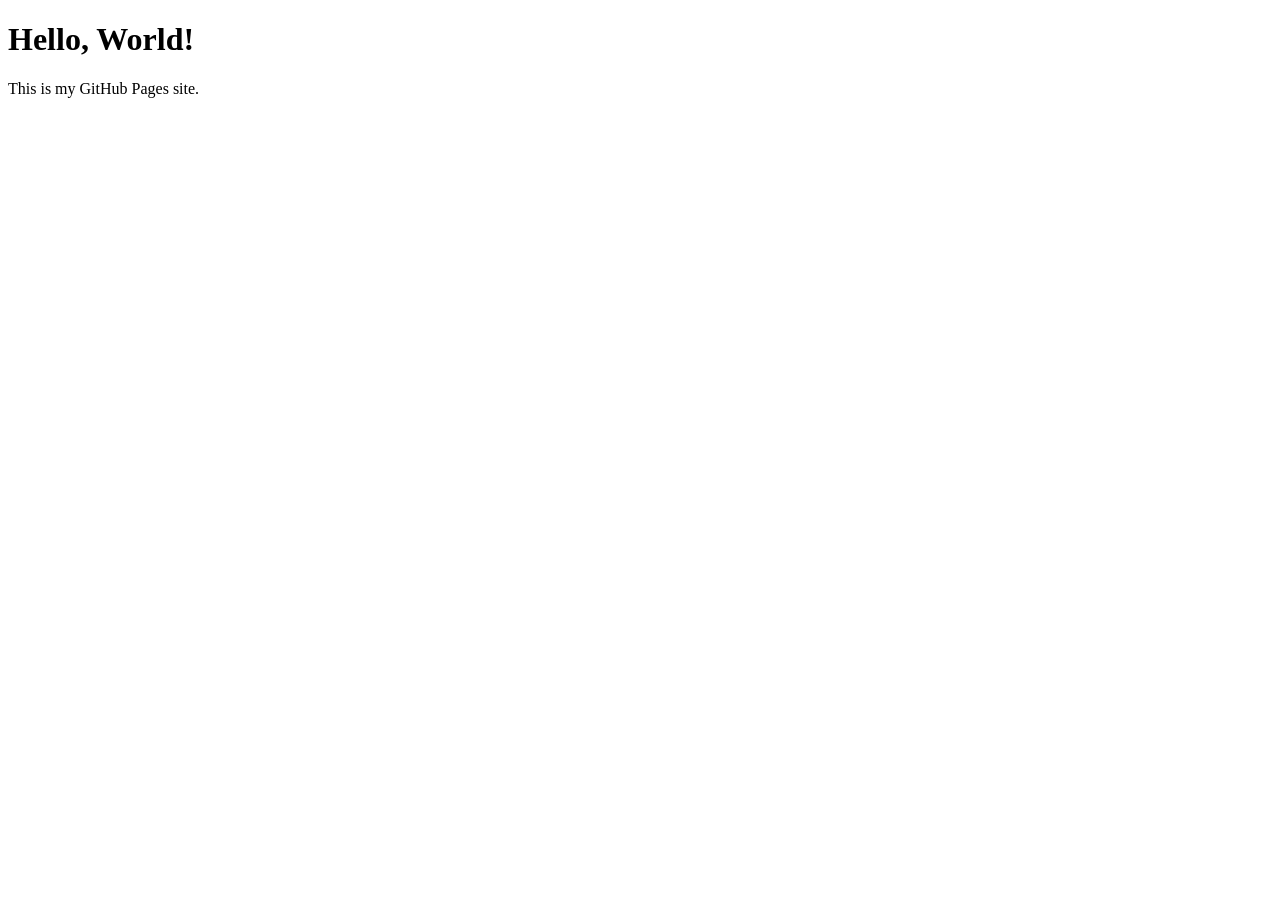
==== index.html @ 822d8b84 "Create index.html file" ====
<!DOCTYPE html>
<html lang="en">
<head>
  <meta charset="UTF-8">
  <meta name="viewport" content="width=device-width, initial-scale=1.0">
  <title>feuerjus.github.io</title>
</head>
<body>
  <h1>Hello, World!</h1>
  <p>This is my GitHub Pages site.</p>
</body>
</html>
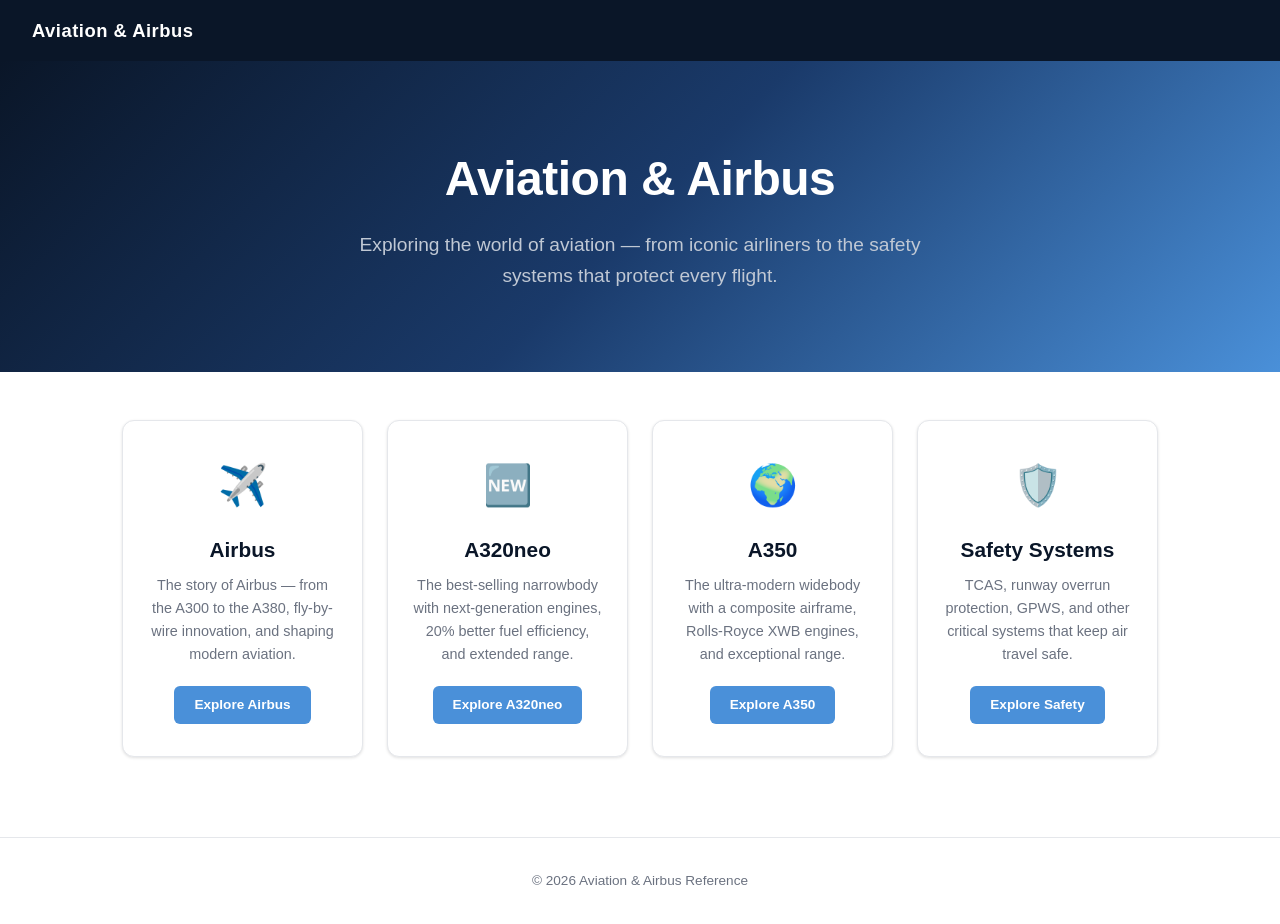
==== commit 15f88e36: "Create aviation website" ====
--- a/index.html
+++ b/index.html
@@ -3,10 +3,50 @@
 <head>
   <meta charset="UTF-8">
   <meta name="viewport" content="width=device-width, initial-scale=1.0">
-  <title>feuerjus.github.io</title>
+  <title>Aviation & Airbus</title>
+  <link rel="stylesheet" href="style.css">
 </head>
 <body>
-  <h1>Hello, World!</h1>
-  <p>This is my GitHub Pages site.</p>
+
+  <nav class="nav">
+    <span class="brand">Aviation & Airbus</span>
+  </nav>
+
+  <section class="hero">
+    <h1>Aviation & Airbus</h1>
+    <p>Exploring the world of aviation — from iconic airliners to the safety systems that protect every flight.</p>
+  </section>
+
+  <div class="card-grid">
+    <div class="card">
+      <div class="icon">✈️</div>
+      <h3>Airbus</h3>
+      <p>The story of Airbus — from the A300 to the A380, fly-by-wire innovation, and shaping modern aviation.</p>
+      <a href="airbus/" class="btn">Explore Airbus</a>
+    </div>
+    <div class="card">
+      <div class="icon">🆕</div>
+      <h3>A320neo</h3>
+      <p>The best-selling narrowbody with next-generation engines, 20% better fuel efficiency, and extended range.</p>
+      <a href="a320neo/" class="btn">Explore A320neo</a>
+    </div>
+    <div class="card">
+      <div class="icon">🌍</div>
+      <h3>A350</h3>
+      <p>The ultra-modern widebody with a composite airframe, Rolls-Royce XWB engines, and exceptional range.</p>
+      <a href="a350/" class="btn">Explore A350</a>
+    </div>
+    <div class="card">
+      <div class="icon">🛡️</div>
+      <h3>Safety Systems</h3>
+      <p>TCAS, runway overrun protection, GPWS, and other critical systems that keep air travel safe.</p>
+      <a href="safety/" class="btn">Explore Safety</a>
+    </div>
+  </div>
+
+  <footer class="footer">
+    <p>&copy; 2026 Aviation & Airbus Reference</p>
+  </footer>
+
 </body>
 </html>
--- a/style.css
+++ b/style.css
@@ -0,0 +1,226 @@
+*, *::before, *::after {
+  margin: 0;
+  padding: 0;
+  box-sizing: border-box;
+}
+
+:root {
+  --navy: #0a1628;
+  --navy-light: #122040;
+  --sky-blue: #4a90d9;
+  --sky-light: #e8f0fe;
+  --silver: #c0c8d4;
+  --white: #ffffff;
+  --gray: #6b7280;
+  --gray-light: #f3f4f6;
+  --shadow-sm: 0 1px 3px rgba(0,0,0,0.12);
+  --shadow-md: 0 4px 12px rgba(0,0,0,0.15);
+  --shadow-lg: 0 8px 30px rgba(0,0,0,0.2);
+  --radius: 12px;
+}
+
+html {
+  scroll-behavior: smooth;
+}
+
+body {
+  font-family: -apple-system, BlinkMacSystemFont, "Segoe UI", Roboto, "Helvetica Neue", Arial, sans-serif;
+  color: var(--navy);
+  background: var(--white);
+  line-height: 1.6;
+}
+
+a {
+  color: var(--sky-blue);
+  text-decoration: none;
+  transition: color 0.2s;
+}
+
+a:hover {
+  color: #357abd;
+}
+
+/* ---- Navigation ---- */
+.nav {
+  background: var(--navy);
+  padding: 1rem 2rem;
+  display: flex;
+  align-items: center;
+  gap: 1rem;
+}
+
+.nav a {
+  color: var(--silver);
+  font-weight: 500;
+  font-size: 0.95rem;
+}
+
+.nav a:hover {
+  color: var(--white);
+}
+
+.nav .brand {
+  color: var(--white);
+  font-weight: 700;
+  font-size: 1.15rem;
+  letter-spacing: 0.5px;
+}
+
+.nav .back-link {
+  margin-left: auto;
+  padding: 0.4rem 1rem;
+  border: 1px solid var(--silver);
+  border-radius: 6px;
+  font-size: 0.85rem;
+}
+
+.nav .back-link:hover {
+  border-color: var(--white);
+  color: var(--white);
+}
+
+/* ---- Hero ---- */
+.hero {
+  background: linear-gradient(135deg, var(--navy) 0%, #1a3a6a 50%, var(--sky-blue) 100%);
+  color: var(--white);
+  text-align: center;
+  padding: 5rem 2rem;
+}
+
+.hero h1 {
+  font-size: 3rem;
+  font-weight: 800;
+  letter-spacing: -0.5px;
+  margin-bottom: 0.75rem;
+}
+
+.hero p {
+  font-size: 1.2rem;
+  color: var(--silver);
+  max-width: 600px;
+  margin: 0 auto;
+}
+
+.hero-sub {
+  font-size: 0.95rem;
+  color: rgba(255,255,255,0.7);
+  margin-top: 0.5rem;
+}
+
+/* ---- Section ---- */
+.section {
+  max-width: 960px;
+  margin: 0 auto;
+  padding: 3rem 2rem;
+}
+
+.section h2 {
+  font-size: 1.8rem;
+  margin-bottom: 1.5rem;
+  border-bottom: 3px solid var(--sky-blue);
+  padding-bottom: 0.5rem;
+  display: inline-block;
+}
+
+.section h3 {
+  font-size: 1.25rem;
+  margin: 1.5rem 0 0.5rem;
+  color: var(--navy-light);
+}
+
+.section p {
+  color: #374151;
+  margin-bottom: 1rem;
+}
+
+.section ul {
+  list-style: disc;
+  padding-left: 1.5rem;
+  margin-bottom: 1rem;
+}
+
+.section ul li {
+  margin-bottom: 0.4rem;
+  color: #374151;
+}
+
+/* ---- Cards (main page) ---- */
+.card-grid {
+  max-width: 1100px;
+  margin: 0 auto;
+  padding: 3rem 2rem;
+  display: grid;
+  grid-template-columns: repeat(auto-fit, minmax(240px, 1fr));
+  gap: 1.5rem;
+}
+
+.card {
+  background: var(--white);
+  border: 1px solid #e5e7eb;
+  border-radius: var(--radius);
+  padding: 2rem 1.5rem;
+  text-align: center;
+  box-shadow: var(--shadow-sm);
+  transition: transform 0.25s, box-shadow 0.25s;
+  display: flex;
+  flex-direction: column;
+  align-items: center;
+}
+
+.card:hover {
+  transform: translateY(-6px);
+  box-shadow: var(--shadow-lg);
+  border-color: var(--sky-blue);
+}
+
+.card .icon {
+  font-size: 2.5rem;
+  margin-bottom: 1rem;
+}
+
+.card h3 {
+  font-size: 1.3rem;
+  margin-bottom: 0.5rem;
+}
+
+.card p {
+  color: var(--gray);
+  font-size: 0.9rem;
+  margin-bottom: 1.25rem;
+  flex: 1;
+}
+
+.card .btn {
+  display: inline-block;
+  padding: 0.5rem 1.25rem;
+  background: var(--sky-blue);
+  color: var(--white);
+  border-radius: 6px;
+  font-weight: 600;
+  font-size: 0.85rem;
+  transition: background 0.2s;
+}
+
+.card .btn:hover {
+  background: #357abd;
+  color: var(--white);
+}
+
+/* ---- Footer ---- */
+.footer {
+  text-align: center;
+  padding: 2rem;
+  color: var(--gray);
+  font-size: 0.85rem;
+  border-top: 1px solid #e5e7eb;
+  margin-top: 2rem;
+}
+
+/* ---- Responsive ---- */
+@media (max-width: 640px) {
+  .hero h1 { font-size: 2rem; }
+  .hero p { font-size: 1rem; }
+  .section { padding: 2rem 1.25rem; }
+  .card-grid { padding: 2rem 1.25rem; gap: 1rem; }
+  .nav { padding: 0.75rem 1rem; flex-wrap: wrap; }
+}
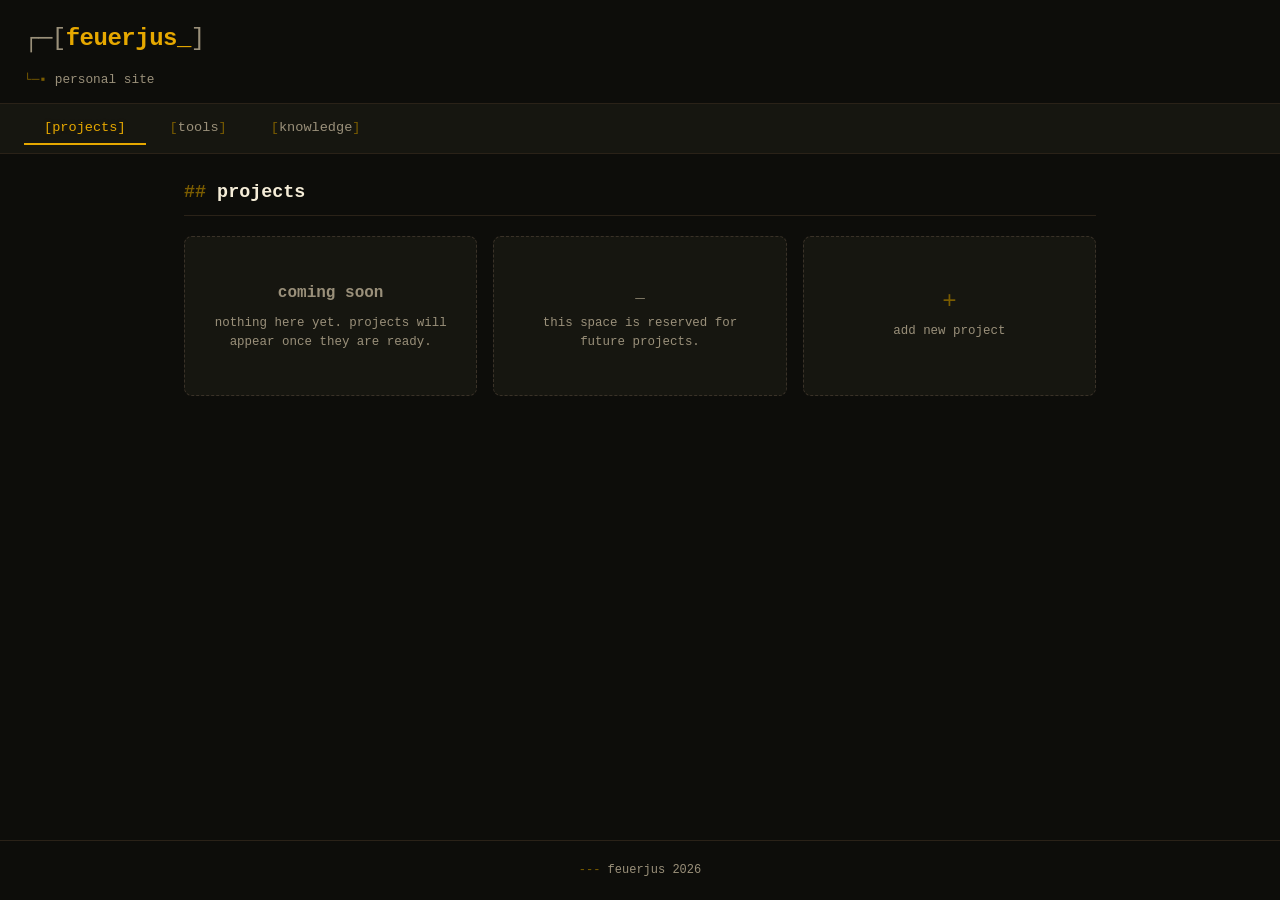
==== commit 3cbbe872: "redesign: personal site with amber terminal theme - replace aviation site with personal site (projec" ====
--- a/index.html
+++ b/index.html
@@ -3,50 +3,30 @@
 <head>
   <meta charset="UTF-8">
   <meta name="viewport" content="width=device-width, initial-scale=1.0">
-  <title>Aviation & Airbus</title>
+  <title>feuerjus</title>
   <link rel="stylesheet" href="style.css">
 </head>
 <body>
 
-  <nav class="nav">
-    <span class="brand">Aviation & Airbus</span>
+  <header class="site-header">
+    <h1 class="site-title">feuerjus<span class="cursor">_</span></h1>
+    <p class="site-sub">personal site</p>
+  </header>
+
+  <nav class="tab-nav">
+    <button class="tab-btn active" data-tab="projects">projects</button>
+    <button class="tab-btn" data-tab="tools">tools</button>
+    <button class="tab-btn" data-tab="knowledge">knowledge</button>
   </nav>
 
-  <section class="hero">
-    <h1>Aviation & Airbus</h1>
-    <p>Exploring the world of aviation — from iconic airliners to the safety systems that protect every flight.</p>
-  </section>
+  <main class="content-area" id="tab-content">
+    <p class="loading">loading...</p>
+  </main>
 
-  <div class="card-grid">
-    <div class="card">
-      <div class="icon">✈️</div>
-      <h3>Airbus</h3>
-      <p>The story of Airbus — from the A300 to the A380, fly-by-wire innovation, and shaping modern aviation.</p>
-      <a href="airbus/" class="btn">Explore Airbus</a>
-    </div>
-    <div class="card">
-      <div class="icon">🆕</div>
-      <h3>A320neo</h3>
-      <p>The best-selling narrowbody with next-generation engines, 20% better fuel efficiency, and extended range.</p>
-      <a href="a320neo/" class="btn">Explore A320neo</a>
-    </div>
-    <div class="card">
-      <div class="icon">🌍</div>
-      <h3>A350</h3>
-      <p>The ultra-modern widebody with a composite airframe, Rolls-Royce XWB engines, and exceptional range.</p>
-      <a href="a350/" class="btn">Explore A350</a>
-    </div>
-    <div class="card">
-      <div class="icon">🛡️</div>
-      <h3>Safety Systems</h3>
-      <p>TCAS, runway overrun protection, GPWS, and other critical systems that keep air travel safe.</p>
-      <a href="safety/" class="btn">Explore Safety</a>
-    </div>
-  </div>
-
-  <footer class="footer">
-    <p>&copy; 2026 Aviation & Airbus Reference</p>
+  <footer class="site-footer">
+    feuerjus 2026
   </footer>
 
+  <script src="script.js"></script>
 </body>
 </html>
--- a/style.css
+++ b/style.css
@@ -5,18 +5,27 @@
 }
 
 :root {
-  --navy: #0a1628;
-  --navy-light: #122040;
-  --sky-blue: #4a90d9;
-  --sky-light: #e8f0fe;
-  --silver: #c0c8d4;
-  --white: #ffffff;
-  --gray: #6b7280;
-  --gray-light: #f3f4f6;
-  --shadow-sm: 0 1px 3px rgba(0,0,0,0.12);
-  --shadow-md: 0 4px 12px rgba(0,0,0,0.15);
-  --shadow-lg: 0 8px 30px rgba(0,0,0,0.2);
-  --radius: 12px;
+  --bg: #0d0d0a;
+  --surface: #161610;
+  --surface-hover: #1e1e16;
+  --amber: #e6a800;
+  --amber-dark: #b88600;
+  --amber-dim: #7a5c00;
+  --amber-glow: rgba(230, 168, 0, 0.12);
+  --text: #e6dcc8;
+  --text-dim: #9a907a;
+  --text-bright: #f5edd8;
+  --border: #2a2218;
+  --border-light: #3a3228;
+  --radius: 8px;
+  --radius-lg: 12px;
+  --font: 'Courier New', 'Fira Code', 'Consolas', 'Liberation Mono', monospace;
+  --font-display: 'Courier New', 'Fira Code', 'Consolas', monospace;
+}
+
+::selection {
+  background: var(--amber);
+  color: var(--bg);
 }
 
 html {
@@ -24,203 +33,484 @@
 }
 
 body {
-  font-family: -apple-system, BlinkMacSystemFont, "Segoe UI", Roboto, "Helvetica Neue", Arial, sans-serif;
-  color: var(--navy);
-  background: var(--white);
+  font-family: var(--font);
+  background: var(--bg);
+  color: var(--text);
   line-height: 1.6;
+  min-height: 100vh;
+  display: flex;
+  flex-direction: column;
 }
 
 a {
-  color: var(--sky-blue);
+  color: var(--amber);
   text-decoration: none;
-  transition: color 0.2s;
 }
 
 a:hover {
-  color: #357abd;
-}
-
-/* ---- Navigation ---- */
-.nav {
-  background: var(--navy);
-  padding: 1rem 2rem;
-  display: flex;
-  align-items: center;
-  gap: 1rem;
-}
-
-.nav a {
-  color: var(--silver);
-  font-weight: 500;
-  font-size: 0.95rem;
-}
-
-.nav a:hover {
-  color: var(--white);
-}
-
-.nav .brand {
-  color: var(--white);
+  color: var(--text-bright);
+}
+
+/* ---- Header ---- */
+.site-header {
+  border-bottom: 1px solid var(--border);
+  padding: 1.25rem 1.5rem 0.75rem;
+  display: flex;
+  flex-direction: column;
+  gap: 0.75rem;
+}
+
+.site-title {
+  font-family: var(--font-display);
+  font-size: 1.5rem;
   font-weight: 700;
-  font-size: 1.15rem;
-  letter-spacing: 0.5px;
-}
-
-.nav .back-link {
-  margin-left: auto;
-  padding: 0.4rem 1rem;
-  border: 1px solid var(--silver);
-  border-radius: 6px;
+  color: var(--amber);
+  letter-spacing: -0.5px;
+  text-transform: lowercase;
+}
+
+.site-title::before {
+  content: '┌─[';
+  color: var(--text-dim);
+  font-weight: 400;
+}
+
+.site-title::after {
+  content: ']';
+  color: var(--text-dim);
+  font-weight: 400;
+}
+
+.cursor {
+  display: inline-block;
+  color: var(--amber);
+  font-weight: 400;
+  animation: blink 1s step-end infinite;
+}
+
+@keyframes blink {
+  0%, 100% { opacity: 1; }
+  50% { opacity: 0; }
+}
+
+.site-sub {
+  color: var(--text-dim);
+  font-size: 0.8rem;
+  font-family: var(--font-display);
+}
+
+.site-sub::before {
+  content: '└─▪ ';
+  color: var(--amber-dim);
+}
+
+/* ---- Tab Navigation ---- */
+.tab-nav {
+  display: flex;
+  gap: 0.25rem;
+  padding: 0.5rem 1.5rem;
+  border-bottom: 1px solid var(--border);
+  background: var(--surface);
+  overflow-x: auto;
+}
+
+.tab-btn {
+  font-family: var(--font);
   font-size: 0.85rem;
-}
-
-.nav .back-link:hover {
-  border-color: var(--white);
-  color: var(--white);
-}
-
-/* ---- Hero ---- */
-.hero {
-  background: linear-gradient(135deg, var(--navy) 0%, #1a3a6a 50%, var(--sky-blue) 100%);
-  color: var(--white);
-  text-align: center;
-  padding: 5rem 2rem;
-}
-
-.hero h1 {
-  font-size: 3rem;
-  font-weight: 800;
-  letter-spacing: -0.5px;
-  margin-bottom: 0.75rem;
-}
-
-.hero p {
-  font-size: 1.2rem;
-  color: var(--silver);
-  max-width: 600px;
-  margin: 0 auto;
-}
-
-.hero-sub {
-  font-size: 0.95rem;
-  color: rgba(255,255,255,0.7);
-  margin-top: 0.5rem;
-}
-
-/* ---- Section ---- */
-.section {
+  padding: 0.5rem 1.25rem;
+  background: transparent;
+  border: none;
+  border-bottom: 2px solid transparent;
+  color: var(--text-dim);
+  cursor: pointer;
+  transition: color 0.2s, border-color 0.2s, background 0.2s;
+  white-space: nowrap;
+  text-transform: lowercase;
+}
+
+.tab-btn::before {
+  content: '[';
+  color: var(--amber-dim);
+}
+
+.tab-btn::after {
+  content: ']';
+  color: var(--amber-dim);
+}
+
+.tab-btn:hover {
+  color: var(--text);
+  background: var(--surface-hover);
+}
+
+.tab-btn.active {
+  color: var(--amber);
+  border-bottom-color: var(--amber);
+  text-shadow: 0 0 8px var(--amber-glow);
+}
+
+.tab-btn.active::before,
+.tab-btn.active::after {
+  color: var(--amber);
+}
+
+/* ---- Content ---- */
+.content-area {
+  flex: 1;
+  padding: 1.5rem;
   max-width: 960px;
   margin: 0 auto;
-  padding: 3rem 2rem;
-}
-
-.section h2 {
-  font-size: 1.8rem;
-  margin-bottom: 1.5rem;
-  border-bottom: 3px solid var(--sky-blue);
+  width: 100%;
+}
+
+.loading {
+  color: var(--text-dim);
+  text-align: center;
+  padding: 3rem 0;
+  font-size: 0.9rem;
+  animation: pulse 1.5s ease-in-out infinite;
+}
+
+@keyframes pulse {
+  0%, 100% { opacity: 0.4; }
+  50% { opacity: 1; }
+}
+
+/* ---- Section Title ---- */
+.section-title {
+  font-family: var(--font-display);
+  font-size: 1.15rem;
+  color: var(--text-bright);
+  margin-bottom: 1.25rem;
   padding-bottom: 0.5rem;
-  display: inline-block;
-}
-
-.section h3 {
-  font-size: 1.25rem;
-  margin: 1.5rem 0 0.5rem;
-  color: var(--navy-light);
-}
-
-.section p {
-  color: #374151;
-  margin-bottom: 1rem;
-}
-
-.section ul {
-  list-style: disc;
-  padding-left: 1.5rem;
-  margin-bottom: 1rem;
-}
-
-.section ul li {
+  border-bottom: 1px solid var(--border);
+}
+
+.section-title::before {
+  content: '## ';
+  color: var(--amber-dim);
+}
+
+/* ---- Tile Grid ---- */
+.tile-grid {
+  display: grid;
+  grid-template-columns: repeat(auto-fill, minmax(280px, 1fr));
+  gap: 1rem;
+}
+
+.tile {
+  background: var(--surface);
+  border: 1px solid var(--border);
+  border-radius: var(--radius);
+  padding: 1.25rem;
+  transition: border-color 0.2s, background 0.2s, box-shadow 0.2s;
+}
+
+.tile:hover {
+  border-color: var(--amber-dim);
+  background: var(--surface-hover);
+}
+
+.tile-wide {
+  grid-column: 1 / -1;
+}
+
+.tile-title {
+  font-family: var(--font-display);
+  font-size: 1rem;
+  color: var(--amber);
   margin-bottom: 0.4rem;
-  color: #374151;
-}
-
-/* ---- Cards (main page) ---- */
-.card-grid {
-  max-width: 1100px;
-  margin: 0 auto;
-  padding: 3rem 2rem;
-  display: grid;
-  grid-template-columns: repeat(auto-fit, minmax(240px, 1fr));
-  gap: 1.5rem;
-}
-
-.card {
-  background: var(--white);
-  border: 1px solid #e5e7eb;
-  border-radius: var(--radius);
-  padding: 2rem 1.5rem;
-  text-align: center;
-  box-shadow: var(--shadow-sm);
-  transition: transform 0.25s, box-shadow 0.25s;
+}
+
+.tile-title::before {
+  content: '> ';
+  color: var(--amber-dim);
+}
+
+.tile-desc {
+  font-size: 0.82rem;
+  color: var(--text-dim);
+  margin-bottom: 0.75rem;
+  line-height: 1.5;
+}
+
+/* ---- Empty / Placeholder Tiles ---- */
+.tile-empty {
   display: flex;
   flex-direction: column;
   align-items: center;
-}
-
-.card:hover {
-  transform: translateY(-6px);
-  box-shadow: var(--shadow-lg);
-  border-color: var(--sky-blue);
-}
-
-.card .icon {
-  font-size: 2.5rem;
-  margin-bottom: 1rem;
-}
-
-.card h3 {
-  font-size: 1.3rem;
+  justify-content: center;
+  text-align: center;
+  padding: 2rem 1.5rem;
+  border-style: dashed;
+  border-color: var(--border-light);
+  min-height: 160px;
+}
+
+.tile-empty .tile-title::before {
+  content: '';
+}
+
+.tile-empty .tile-title {
+  color: var(--text-dim);
   margin-bottom: 0.5rem;
 }
 
-.card p {
-  color: var(--gray);
-  font-size: 0.9rem;
-  margin-bottom: 1.25rem;
+.tile-empty .tile-desc {
+  margin-bottom: 0;
+  font-size: 0.78rem;
+}
+
+/* ---- Add Tile ---- */
+.tile-add {
+  display: flex;
+  flex-direction: column;
+  align-items: center;
+  justify-content: center;
+  text-align: center;
+  padding: 1.5rem;
+  border-style: dashed;
+  border-color: var(--border-light);
+  cursor: default;
+  min-height: 120px;
+  gap: 0.5rem;
+}
+
+.tile-add:hover {
+  border-color: var(--amber-dim);
+}
+
+.tile-add-icon {
+  font-size: 1.5rem;
+  color: var(--amber-dim);
+  line-height: 1;
+}
+
+.tile-add p {
+  font-size: 0.78rem;
+  color: var(--text-dim);
+}
+
+/* ---- Calculator ---- */
+.calc-form {
+  display: flex;
+  flex-direction: column;
+  gap: 1rem;
+  max-width: 500px;
+}
+
+.calc-row {
+  display: flex;
+  flex-direction: column;
+  gap: 0.35rem;
+}
+
+.calc-row label {
+  font-size: 0.78rem;
+  color: var(--text-dim);
+  text-transform: lowercase;
+}
+
+.calc-row label::before {
+  content: '$ ';
+  color: var(--amber-dim);
+}
+
+.input-group {
+  display: flex;
+  gap: 0.5rem;
+}
+
+.input-group input,
+.input-group select {
+  font-family: var(--font);
+  background: var(--bg);
+  border: 1px solid var(--border);
+  border-radius: 4px;
+  padding: 0.5rem 0.75rem;
+  color: var(--text);
+  font-size: 0.85rem;
+  outline: none;
+  transition: border-color 0.2s, box-shadow 0.2s;
+}
+
+.input-group input {
   flex: 1;
-}
-
-.card .btn {
-  display: inline-block;
-  padding: 0.5rem 1.25rem;
-  background: var(--sky-blue);
-  color: var(--white);
-  border-radius: 6px;
+  min-width: 0;
+}
+
+.input-group input:focus,
+.input-group select:focus {
+  border-color: var(--amber);
+  box-shadow: 0 0 0 1px var(--amber-glow), 0 0 6px var(--amber-glow);
+}
+
+.input-group select {
+  min-width: 90px;
+  cursor: pointer;
+  appearance: none;
+  -webkit-appearance: none;
+  background-image: url("data:image/svg+xml,%3Csvg xmlns='http://www.w3.org/2000/svg' width='10' height='6'%3E%3Cpath d='M0 0l5 6 5-6z' fill='%23e6a800'/%3E%3C/svg%3E");
+  background-repeat: no-repeat;
+  background-position: right 0.6rem center;
+  padding-right: 2rem;
+}
+
+.input-group select option {
+  background: var(--bg);
+  color: var(--text);
+}
+
+.calc-btn {
+  font-family: var(--font);
+  font-size: 0.85rem;
+  padding: 0.6rem 1.5rem;
+  background: var(--amber);
+  color: var(--bg);
+  border: none;
+  border-radius: 4px;
+  cursor: pointer;
+  font-weight: 700;
+  transition: background 0.2s, box-shadow 0.2s;
+  align-self: flex-start;
+}
+
+.calc-btn:hover {
+  background: #ffb800;
+  box-shadow: 0 0 12px var(--amber-glow);
+}
+
+.calc-btn:active {
+  background: var(--amber-dark);
+}
+
+.calc-result {
+  margin-top: 0.25rem;
+  padding: 0.75rem 1rem;
+  background: var(--bg);
+  border: 1px solid var(--border);
+  border-radius: 4px;
+  min-height: 2.8rem;
+  display: flex;
+  align-items: center;
+}
+
+.result-value {
+  font-family: var(--font-display);
+  font-size: 1.05rem;
+  color: var(--amber);
+}
+
+.result-value::before {
+  content: '> ';
+  color: var(--amber-dim);
+}
+
+/* ---- Phonetic Alphabet Table ---- */
+.phonetic-table {
+  width: 100%;
+  border-collapse: collapse;
+  font-family: var(--font);
+  font-size: 0.82rem;
+}
+
+.phonetic-table thead th {
+  text-align: left;
+  padding: 0.6rem 0.75rem;
+  color: var(--amber);
+  border-bottom: 1px solid var(--border);
+  font-weight: 700;
+  font-size: 0.78rem;
+  text-transform: uppercase;
+  letter-spacing: 0.5px;
+}
+
+.phonetic-table thead th::before {
+  content: '# ';
+  color: var(--amber-dim);
+  font-weight: 400;
+}
+
+.phonetic-table tbody td {
+  padding: 0.5rem 0.75rem;
+  border-bottom: 1px solid var(--border);
+  color: var(--text);
+  transition: background 0.15s;
+}
+
+.phonetic-table tbody tr:hover td {
+  background: var(--surface-hover);
+}
+
+.phonetic-table .col-letter {
+  font-weight: 700;
+  color: var(--amber);
+  font-size: 0.95rem;
+  width: 3rem;
+}
+
+.phonetic-table .col-word {
   font-weight: 600;
-  font-size: 0.85rem;
-  transition: background 0.2s;
-}
-
-.card .btn:hover {
-  background: #357abd;
-  color: var(--white);
+  color: var(--text-bright);
+}
+
+.phonetic-table .col-pron {
+  color: var(--text-dim);
+  font-size: 0.78rem;
 }
 
 /* ---- Footer ---- */
-.footer {
+.site-footer {
   text-align: center;
-  padding: 2rem;
-  color: var(--gray);
-  font-size: 0.85rem;
-  border-top: 1px solid #e5e7eb;
-  margin-top: 2rem;
+  padding: 1.25rem 1.5rem;
+  border-top: 1px solid var(--border);
+  color: var(--text-dim);
+  font-size: 0.75rem;
+  margin-top: auto;
+}
+
+.site-footer::before {
+  content: '--- ';
+  color: var(--amber-dim);
 }
 
 /* ---- Responsive ---- */
 @media (max-width: 640px) {
-  .hero h1 { font-size: 2rem; }
-  .hero p { font-size: 1rem; }
-  .section { padding: 2rem 1.25rem; }
-  .card-grid { padding: 2rem 1.25rem; gap: 1rem; }
-  .nav { padding: 0.75rem 1rem; flex-wrap: wrap; }
-}
+  .site-header {
+    padding: 0.75rem 1rem 0.5rem;
+  }
+
+  .site-title {
+    font-size: 1.2rem;
+  }
+
+  .tab-nav {
+    padding: 0.4rem 1rem;
+    gap: 0;
+  }
+
+  .tab-btn {
+    font-size: 0.78rem;
+    padding: 0.4rem 0.75rem;
+  }
+
+  .content-area {
+    padding: 1rem;
+  }
+
+  .tile-grid {
+    grid-template-columns: 1fr;
+  }
+
+  .calc-form {
+    max-width: 100%;
+  }
+
+  .input-group {
+    flex-direction: row;
+  }
+
+  .phonetic-table {
+    font-size: 0.75rem;
+  }
+}
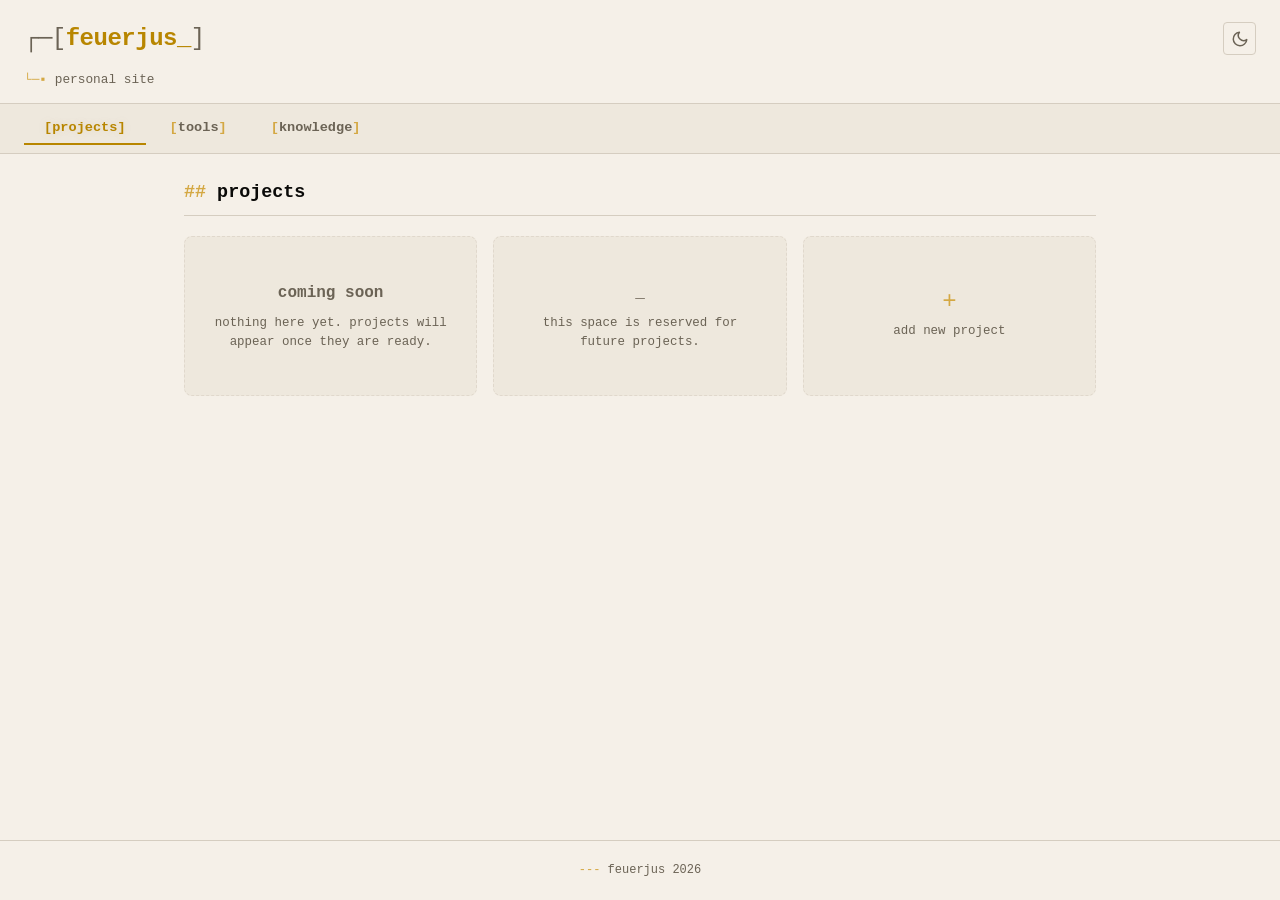
==== commit 715d7026: "add light/dark theme with OS preference, toggle button, and bolder font" ====
--- a/index.html
+++ b/index.html
@@ -9,8 +9,26 @@
 <body>
 
   <header class="site-header">
-    <h1 class="site-title">feuerjus<span class="cursor">_</span></h1>
-    <p class="site-sub">personal site</p>
+    <div class="header-left">
+      <h1 class="site-title">feuerjus<span class="cursor">_</span></h1>
+      <p class="site-sub">personal site</p>
+    </div>
+    <button id="theme-toggle" class="theme-toggle" aria-label="Toggle theme">
+      <svg class="icon-sun" viewBox="0 0 24 24" width="18" height="18" fill="none" stroke="currentColor" stroke-width="2" stroke-linecap="round" stroke-linejoin="round">
+        <circle cx="12" cy="12" r="5"/>
+        <line x1="12" y1="1" x2="12" y2="3"/>
+        <line x1="12" y1="21" x2="12" y2="23"/>
+        <line x1="4.22" y1="4.22" x2="5.64" y2="5.64"/>
+        <line x1="18.36" y1="18.36" x2="19.78" y2="19.78"/>
+        <line x1="1" y1="12" x2="3" y2="12"/>
+        <line x1="21" y1="12" x2="23" y2="12"/>
+        <line x1="4.22" y1="19.78" x2="5.64" y2="18.36"/>
+        <line x1="18.36" y1="5.64" x2="19.78" y2="4.22"/>
+      </svg>
+      <svg class="icon-moon" viewBox="0 0 24 24" width="18" height="18" fill="none" stroke="currentColor" stroke-width="2" stroke-linecap="round" stroke-linejoin="round">
+        <path d="M21 12.79A9 9 0 1 1 11.21 3 7 7 0 0 0 21 12.79z"/>
+      </svg>
+    </button>
   </header>
 
   <nav class="tab-nav">
--- a/style.css
+++ b/style.css
@@ -2,9 +2,11 @@
   margin: 0;
   padding: 0;
   box-sizing: border-box;
-}
-
-:root {
+  transition: background 0.3s, color 0.3s, border-color 0.3s, box-shadow 0.3s;
+}
+
+:root,
+[data-theme="dark"] {
   --bg: #0d0d0a;
   --surface: #161610;
   --surface-hover: #1e1e16;
@@ -23,6 +25,25 @@
   --font-display: 'Courier New', 'Fira Code', 'Consolas', monospace;
 }
 
+[data-theme="light"] {
+  --bg: #f5f0e8;
+  --surface: #eee8dd;
+  --surface-hover: #e5dfd4;
+  --amber: #b88600;
+  --amber-dark: #8a6500;
+  --amber-dim: #d4a843;
+  --amber-glow: rgba(184, 134, 0, 0.15);
+  --text: #1a1a14;
+  --text-dim: #6b6355;
+  --text-bright: #0a0a08;
+  --border: #d5cdc0;
+  --border-light: #e0d8cc;
+  --radius: 8px;
+  --radius-lg: 12px;
+  --font: 'Courier New', 'Fira Code', 'Consolas', 'Liberation Mono', monospace;
+  --font-display: 'Courier New', 'Fira Code', 'Consolas', monospace;
+}
+
 ::selection {
   background: var(--amber);
   color: var(--bg);
@@ -34,12 +55,14 @@
 
 body {
   font-family: var(--font);
+  font-weight: 500;
   background: var(--bg);
   color: var(--text);
   line-height: 1.6;
   min-height: 100vh;
   display: flex;
   flex-direction: column;
+  transition: background 0.3s, color 0.3s;
 }
 
 a {
@@ -56,6 +79,13 @@
   border-bottom: 1px solid var(--border);
   padding: 1.25rem 1.5rem 0.75rem;
   display: flex;
+  justify-content: space-between;
+  align-items: flex-start;
+  gap: 1rem;
+}
+
+.header-left {
+  display: flex;
   flex-direction: column;
   gap: 0.75rem;
 }
@@ -102,6 +132,42 @@
 .site-sub::before {
   content: '└─▪ ';
   color: var(--amber-dim);
+}
+
+/* ---- Theme Toggle ---- */
+.theme-toggle {
+  background: none;
+  border: 1px solid var(--border);
+  border-radius: 4px;
+  color: var(--text-dim);
+  cursor: pointer;
+  padding: 0.4rem;
+  display: flex;
+  align-items: center;
+  justify-content: center;
+  flex-shrink: 0;
+  margin-top: 0.15rem;
+  transition: color 0.2s, border-color 0.2s, background 0.2s;
+}
+
+.theme-toggle:hover {
+  color: var(--amber);
+  border-color: var(--amber-dim);
+  background: var(--surface-hover);
+}
+
+.theme-toggle svg {
+  display: block;
+}
+
+[data-theme="dark"] .icon-sun,
+[data-theme="light"] .icon-moon {
+  display: block;
+}
+
+[data-theme="dark"] .icon-moon,
+[data-theme="light"] .icon-sun {
+  display: none;
 }
 
 /* ---- Tab Navigation ---- */
@@ -117,6 +183,7 @@
 .tab-btn {
   font-family: var(--font);
   font-size: 0.85rem;
+  font-weight: 600;
   padding: 0.5rem 1.25rem;
   background: transparent;
   border: none;
@@ -218,6 +285,7 @@
 .tile-title {
   font-family: var(--font-display);
   font-size: 1rem;
+  font-weight: 700;
   color: var(--amber);
   margin-bottom: 0.4rem;
 }
@@ -229,6 +297,7 @@
 
 .tile-desc {
   font-size: 0.82rem;
+  font-weight: 500;
   color: var(--text-dim);
   margin-bottom: 0.75rem;
   line-height: 1.5;
@@ -406,6 +475,63 @@
   color: var(--amber-dim);
 }
 
+/* ---- Subnet Calculator ---- */
+.subnet-calc {
+  display: flex;
+  flex-direction: column;
+  gap: 0.85rem;
+  max-width: 580px;
+}
+
+.subnet-calc input {
+  font-family: var(--font);
+  background: var(--bg);
+  border: 1px solid var(--border);
+  border-radius: 4px;
+  padding: 0.5rem 0.75rem;
+  color: var(--text);
+  font-size: 0.85rem;
+  outline: none;
+  transition: border-color 0.2s, box-shadow 0.2s;
+  width: 100%;
+}
+
+.subnet-calc input:focus {
+  border-color: var(--amber);
+  box-shadow: 0 0 0 1px var(--amber-glow), 0 0 6px var(--amber-glow);
+}
+
+.subnet-results {
+  display: grid;
+  grid-template-columns: 1fr 1fr;
+  gap: 0.75rem;
+  margin-top: 0.5rem;
+  padding-top: 1rem;
+  border-top: 1px solid var(--border);
+}
+
+.subnet-result {
+  padding: 0.6rem 0.75rem;
+  background: var(--bg);
+  border: 1px solid var(--border);
+  border-radius: 4px;
+  font-family: var(--font-display);
+  font-size: 0.85rem;
+  color: var(--amber);
+  min-height: 2.4rem;
+  display: flex;
+  align-items: center;
+}
+
+.subnet-range-full {
+  grid-column: 1 / -1;
+}
+
+.subnet-result::before {
+  content: '> ';
+  color: var(--amber-dim);
+}
+
 /* ---- Phonetic Alphabet Table ---- */
 .phonetic-table {
   width: 100%;
@@ -435,6 +561,7 @@
   padding: 0.5rem 0.75rem;
   border-bottom: 1px solid var(--border);
   color: var(--text);
+  font-weight: 500;
   transition: background 0.15s;
 }
 
@@ -510,6 +637,14 @@
     flex-direction: row;
   }
 
+  .subnet-calc {
+    max-width: 100%;
+  }
+
+  .subnet-results {
+    grid-template-columns: 1fr;
+  }
+
   .phonetic-table {
     font-size: 0.75rem;
   }
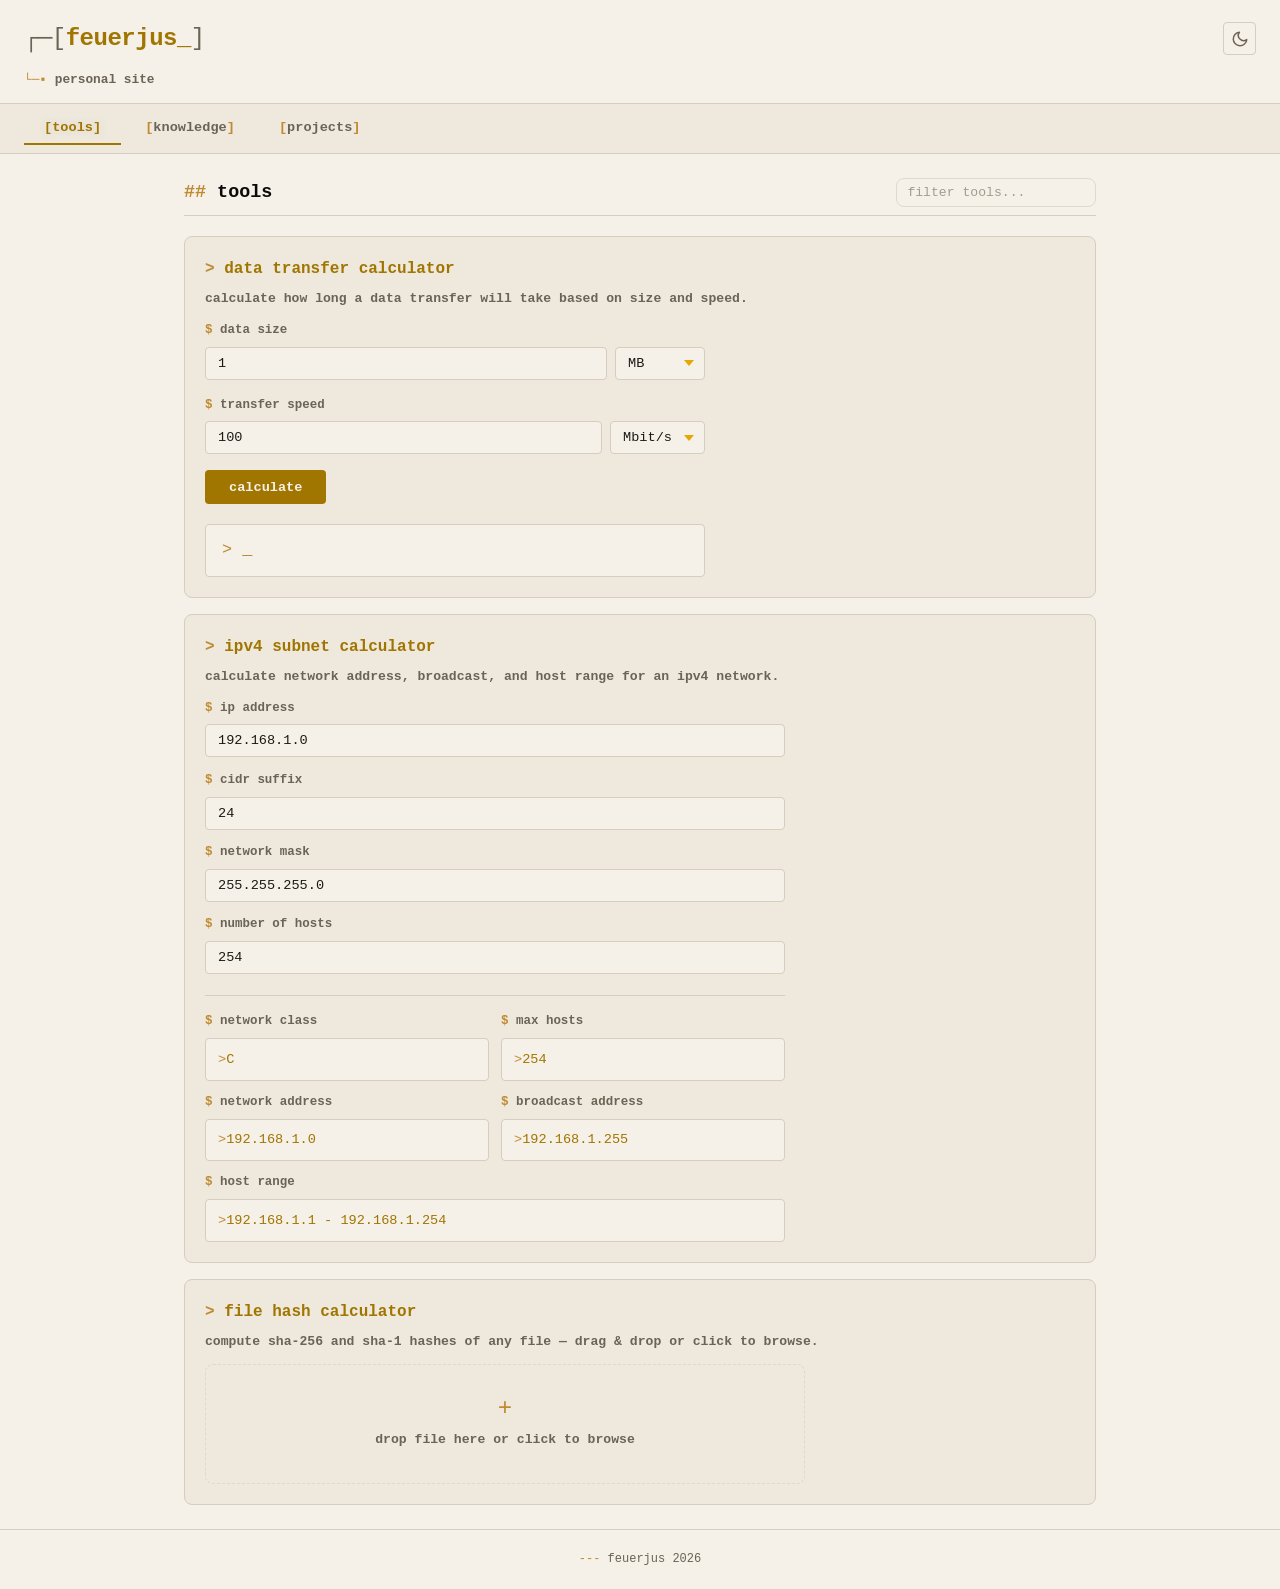
==== commit a959c38d: "make tools the default/first tab instead of projects" ====
--- a/index.html
+++ b/index.html
@@ -32,9 +32,9 @@
   </header>
 
   <nav class="tab-nav">
-    <button class="tab-btn active" data-tab="projects">projects</button>
-    <button class="tab-btn" data-tab="tools">tools</button>
+    <button class="tab-btn active" data-tab="tools">tools</button>
     <button class="tab-btn" data-tab="knowledge">knowledge</button>
+    <button class="tab-btn" data-tab="projects">projects</button>
   </nav>
 
   <main class="content-area" id="tab-content">
--- a/style.css
+++ b/style.css
@@ -29,10 +29,10 @@
   --bg: #f5f0e8;
   --surface: #eee8dd;
   --surface-hover: #e5dfd4;
-  --amber: #b88600;
+  --amber: #a07500;
   --amber-dark: #8a6500;
-  --amber-dim: #d4a843;
-  --amber-glow: rgba(184, 134, 0, 0.15);
+  --amber-dim: #bf8a30;
+  --amber-glow: rgba(160, 117, 0, 0.15);
   --text: #1a1a14;
   --text-dim: #6b6355;
   --text-bright: #0a0a08;
@@ -126,6 +126,7 @@
 .site-sub {
   color: var(--text-dim);
   font-size: 0.8rem;
+  font-weight: 600;
   font-family: var(--font-display);
 }
 
@@ -258,6 +259,44 @@
   color: var(--amber-dim);
 }
 
+.section-header {
+  display: flex;
+  align-items: center;
+  justify-content: space-between;
+  margin-bottom: 1.25rem;
+  padding-bottom: 0.5rem;
+  border-bottom: 1px solid var(--border);
+  gap: 1rem;
+}
+
+.section-header .section-title {
+  margin-bottom: 0;
+  padding-bottom: 0;
+  border-bottom: none;
+}
+
+.search-input {
+  font-family: var(--font);
+  font-size: 0.82rem;
+  background: var(--bg);
+  color: var(--text);
+  border: 1px solid var(--border-light);
+  border-radius: var(--radius);
+  padding: 0.35rem 0.65rem;
+  width: 200px;
+  outline: none;
+  transition: border-color 0.2s;
+}
+
+.search-input:focus {
+  border-color: var(--amber-dim);
+}
+
+.search-input::placeholder {
+  color: var(--text-dim);
+  opacity: 0.6;
+}
+
 /* ---- Tile Grid ---- */
 .tile-grid {
   display: grid;
@@ -297,7 +336,7 @@
 
 .tile-desc {
   font-size: 0.82rem;
-  font-weight: 500;
+  font-weight: 600;
   color: var(--text-dim);
   margin-bottom: 0.75rem;
   line-height: 1.5;
@@ -357,6 +396,7 @@
 
 .tile-add p {
   font-size: 0.78rem;
+  font-weight: 600;
   color: var(--text-dim);
 }
 
@@ -376,6 +416,7 @@
 
 .calc-row label {
   font-size: 0.78rem;
+  font-weight: 600;
   color: var(--text-dim);
   text-transform: lowercase;
 }
@@ -532,6 +573,150 @@
   color: var(--amber-dim);
 }
 
+/* ---- File Hash Calculator ---- */
+.hash-form {
+  display: flex;
+  flex-direction: column;
+  gap: 1rem;
+  max-width: 600px;
+}
+
+.drop-zone {
+  display: flex;
+  flex-direction: column;
+  align-items: center;
+  justify-content: center;
+  gap: 0.5rem;
+  padding: 2rem 1.5rem;
+  border: 1px dashed var(--border-light);
+  border-radius: var(--radius);
+  cursor: pointer;
+  transition: border-color 0.2s, background 0.2s;
+  min-height: 120px;
+}
+
+.drop-zone:hover {
+  border-color: var(--amber-dim);
+  background: var(--surface-hover);
+}
+
+.drop-zone.drag-over {
+  border-color: var(--amber);
+  background: var(--amber-glow);
+  border-style: solid;
+}
+
+.drop-icon {
+  font-size: 1.5rem;
+  color: var(--amber-dim);
+  line-height: 1;
+}
+
+.drop-zone.drag-over .drop-icon {
+  color: var(--amber);
+}
+
+.file-info[hidden],
+.hash-results[hidden] {
+  display: none;
+}
+
+.file-info {
+  display: flex;
+  align-items: center;
+  gap: 0.5rem;
+  padding: 0.5rem 0.75rem;
+  background: var(--bg);
+  border: 1px solid var(--border);
+  border-radius: 4px;
+  font-size: 0.82rem;
+}
+
+.file-name {
+  flex: 1;
+  color: var(--text);
+  font-weight: 600;
+  min-width: 0;
+  overflow: hidden;
+  text-overflow: ellipsis;
+  white-space: nowrap;
+}
+
+.file-name::before {
+  content: '> ';
+  color: var(--amber-dim);
+}
+
+.clear-btn {
+  font-family: var(--font);
+  font-size: 0.8rem;
+  font-weight: 700;
+  background: none;
+  border: 1px solid var(--border);
+  border-radius: 3px;
+  color: var(--text-dim);
+  cursor: pointer;
+  padding: 0.15rem 0.45rem;
+  line-height: 1;
+  transition: color 0.2s, border-color 0.2s;
+}
+
+.clear-btn:hover {
+  color: var(--amber);
+  border-color: var(--amber-dim);
+}
+
+.drop-text {
+  font-size: 0.82rem;
+  font-weight: 600;
+  color: var(--text-dim);
+  text-align: center;
+}
+
+.hash-results {
+  display: flex;
+  flex-direction: column;
+  gap: 0.75rem;
+}
+
+.hash-row {
+  display: flex;
+  flex-direction: column;
+  gap: 0.25rem;
+}
+
+.hash-label {
+  font-size: 0.78rem;
+  font-weight: 600;
+  color: var(--text-dim);
+  text-transform: lowercase;
+}
+
+.hash-label::before {
+  content: '$ ';
+  color: var(--amber-dim);
+}
+
+.hash-value {
+  font-family: var(--font-display);
+  font-size: 0.82rem;
+  color: var(--amber);
+  padding: 0.5rem 0.75rem;
+  background: var(--bg);
+  border: 1px solid var(--border);
+  border-radius: 4px;
+  word-break: break-all;
+  min-height: 2.2rem;
+  display: flex;
+  align-items: center;
+  line-height: 1.4;
+}
+
+.hash-value::before {
+  content: '> ';
+  color: var(--amber-dim);
+}
+
 /* ---- Phonetic Alphabet Table ---- */
 .phonetic-table {
   width: 100%;
@@ -625,6 +810,16 @@
     padding: 1rem;
   }
 
+  .section-header {
+    flex-direction: column;
+    align-items: stretch;
+    gap: 0.5rem;
+  }
+
+  .search-input {
+    width: 100%;
+  }
+
   .tile-grid {
     grid-template-columns: 1fr;
   }
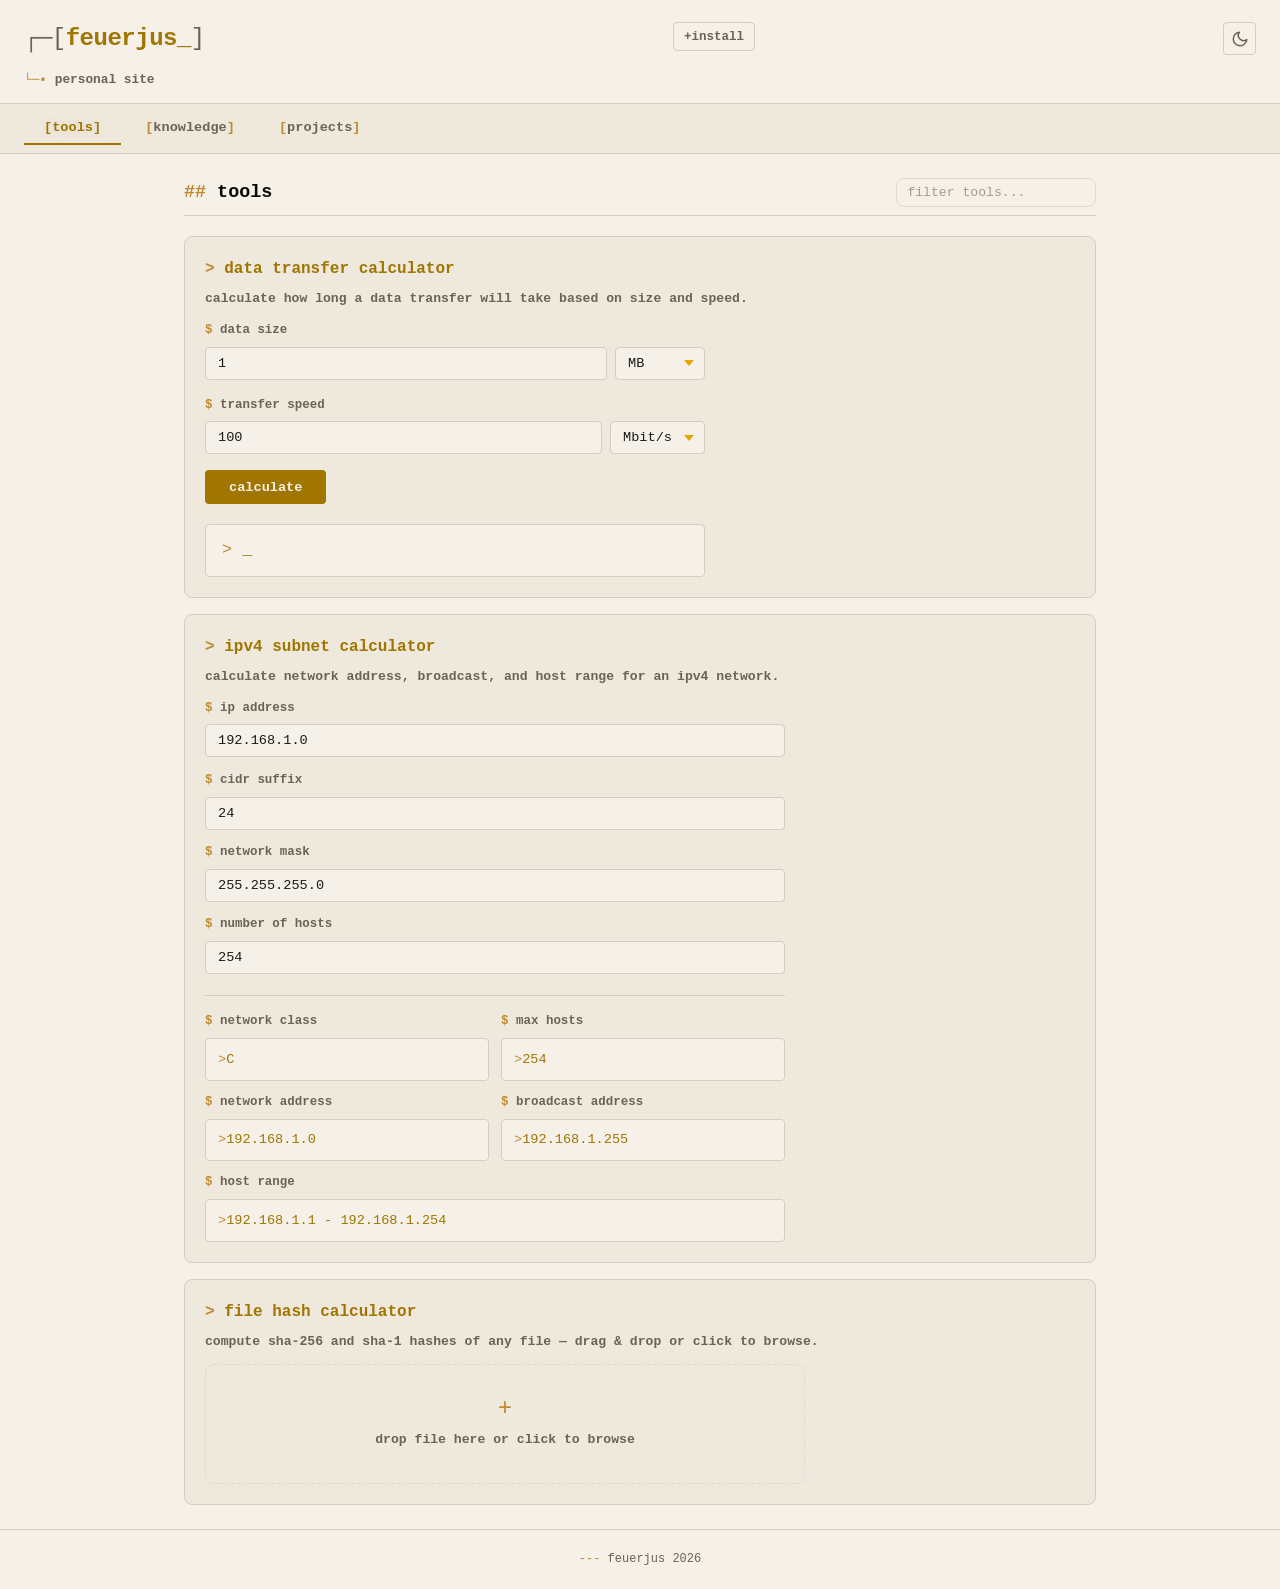
==== commit 89009eb6: "show install button on all devices, add Android instructions modal" ====
--- a/index.html
+++ b/index.html
@@ -4,6 +4,9 @@
   <meta charset="UTF-8">
   <meta name="viewport" content="width=device-width, initial-scale=1.0">
   <title>feuerjus</title>
+  <meta name="theme-color" content="#0d0d0a">
+  <link rel="manifest" href="/manifest.json">
+  <link rel="apple-touch-icon" href="/pictures/logo_pwa.png">
   <link rel="stylesheet" href="style.css">
 </head>
 <body>
@@ -13,6 +16,7 @@
       <h1 class="site-title">feuerjus<span class="cursor">_</span></h1>
       <p class="site-sub">personal site</p>
     </div>
+    <button id="install-btn" class="install-btn" aria-label="Install app">+install</button>
     <button id="theme-toggle" class="theme-toggle" aria-label="Toggle theme">
       <svg class="icon-sun" viewBox="0 0 24 24" width="18" height="18" fill="none" stroke="currentColor" stroke-width="2" stroke-linecap="round" stroke-linejoin="round">
         <circle cx="12" cy="12" r="5"/>
@@ -45,6 +49,31 @@
     feuerjus 2026
   </footer>
 
+  <div id="pwa-modal" class="pwa-modal-overlay" hidden>
+    <div class="pwa-modal">
+      <button id="pwa-modal-close" class="pwa-modal-close" aria-label="Close">&times;</button>
+      <div class="pwa-modal-icon">+install</div>
+      <h2 class="pwa-modal-title">Install App</h2>
+      <div id="pwa-modal-body">
+        <p>Add feuerjus to your home screen for the best experience.</p>
+      </div>
+      <div id="pwa-modal-ios" hidden>
+        <ol class="pwa-steps">
+          <li>Tap the <strong>Share</strong> button <span class="ios-icon-share"></span> in Safari</li>
+          <li>Scroll down and tap <strong>Add to Home Screen</strong></li>
+          <li>Tap <strong>Add</strong> in the top-right corner</li>
+        </ol>
+      </div>
+      <div id="pwa-modal-android" hidden>
+        <ol class="pwa-steps">
+          <li>Tap the <strong>menu</strong> button (⋮) in your browser</li>
+          <li>Tap <strong>Install app</strong> or <strong>Add to Home Screen</strong></li>
+          <li>Follow the prompts to install</li>
+        </ol>
+      </div>
+    </div>
+  </div>
+
   <script src="script.js"></script>
 </body>
 </html>
--- a/style.css
+++ b/style.css
@@ -135,6 +135,154 @@
   color: var(--amber-dim);
 }
 
+/* ---- Install Button ---- */
+.install-btn {
+  background: none;
+  border: 1px solid var(--border);
+  border-radius: 4px;
+  color: var(--text-dim);
+  cursor: pointer;
+  padding: 0.4rem 0.65rem;
+  font-family: var(--font);
+  font-size: 0.78rem;
+  font-weight: 700;
+  white-space: nowrap;
+  flex-shrink: 0;
+  margin-top: 0.15rem;
+  transition: color 0.2s, border-color 0.2s, background 0.2s;
+  text-transform: lowercase;
+}
+
+.install-btn:hover {
+  color: var(--amber);
+  border-color: var(--amber-dim);
+  background: var(--surface-hover);
+}
+
+/* ---- PWA Modal ---- */
+.pwa-modal-overlay {
+  position: fixed;
+  inset: 0;
+  z-index: 1000;
+  display: flex;
+  align-items: center;
+  justify-content: center;
+  background: rgba(0, 0, 0, 0.6);
+  backdrop-filter: blur(4px);
+  -webkit-backdrop-filter: blur(4px);
+  padding: 1rem;
+}
+
+.pwa-modal-overlay[hidden] {
+  display: none;
+}
+
+.pwa-modal {
+  background: var(--surface);
+  border: 1px solid var(--border);
+  border-radius: var(--radius-lg);
+  padding: 2rem 1.75rem;
+  max-width: 400px;
+  width: 100%;
+  position: relative;
+  box-shadow: 0 8px 32px rgba(0, 0, 0, 0.4);
+}
+
+.pwa-modal-close {
+  position: absolute;
+  top: 0.5rem;
+  right: 0.75rem;
+  background: none;
+  border: none;
+  color: var(--text-dim);
+  font-size: 1.4rem;
+  cursor: pointer;
+  line-height: 1;
+  padding: 0.25rem;
+  transition: color 0.2s;
+  font-family: var(--font);
+}
+
+.pwa-modal-close:hover {
+  color: var(--amber);
+}
+
+.pwa-modal-icon {
+  font-family: var(--font-display);
+  font-size: 1.5rem;
+  color: var(--amber);
+  text-align: center;
+  margin-bottom: 0.75rem;
+}
+
+.pwa-modal-title {
+  font-family: var(--font-display);
+  font-size: 1.1rem;
+  color: var(--text-bright);
+  text-align: center;
+  margin-bottom: 1rem;
+}
+
+.pwa-modal-title::before {
+  content: '## ';
+  color: var(--amber-dim);
+}
+
+.pwa-modal-body p {
+  font-size: 0.85rem;
+  font-weight: 600;
+  color: var(--text-dim);
+  text-align: center;
+  line-height: 1.6;
+}
+
+.pwa-steps {
+  padding: 0 0 0 1.5rem;
+  margin: 0;
+  display: flex;
+  flex-direction: column;
+  gap: 0.75rem;
+}
+
+.pwa-steps li {
+  font-size: 0.85rem;
+  font-weight: 600;
+  color: var(--text);
+  padding: 0.75rem 1rem;
+  background: var(--bg);
+  border: 1px solid var(--border);
+  border-radius: var(--radius);
+  line-height: 1.5;
+}
+
+.pwa-steps li::marker {
+  color: var(--amber);
+  font-weight: 700;
+}
+
+.ios-icon-share {
+  display: inline-block;
+  vertical-align: middle;
+  width: 16px;
+  height: 16px;
+  border: 2px solid var(--amber);
+  border-radius: 2px;
+  position: relative;
+}
+
+.ios-icon-share::before {
+  content: '';
+  position: absolute;
+  top: -6px;
+  left: 50%;
+  transform: translateX(-50%);
+  width: 0;
+  height: 0;
+  border-left: 5px solid transparent;
+  border-right: 5px solid transparent;
+  border-bottom: 6px solid var(--amber);
+}
+
 /* ---- Theme Toggle ---- */
 .theme-toggle {
   background: none;
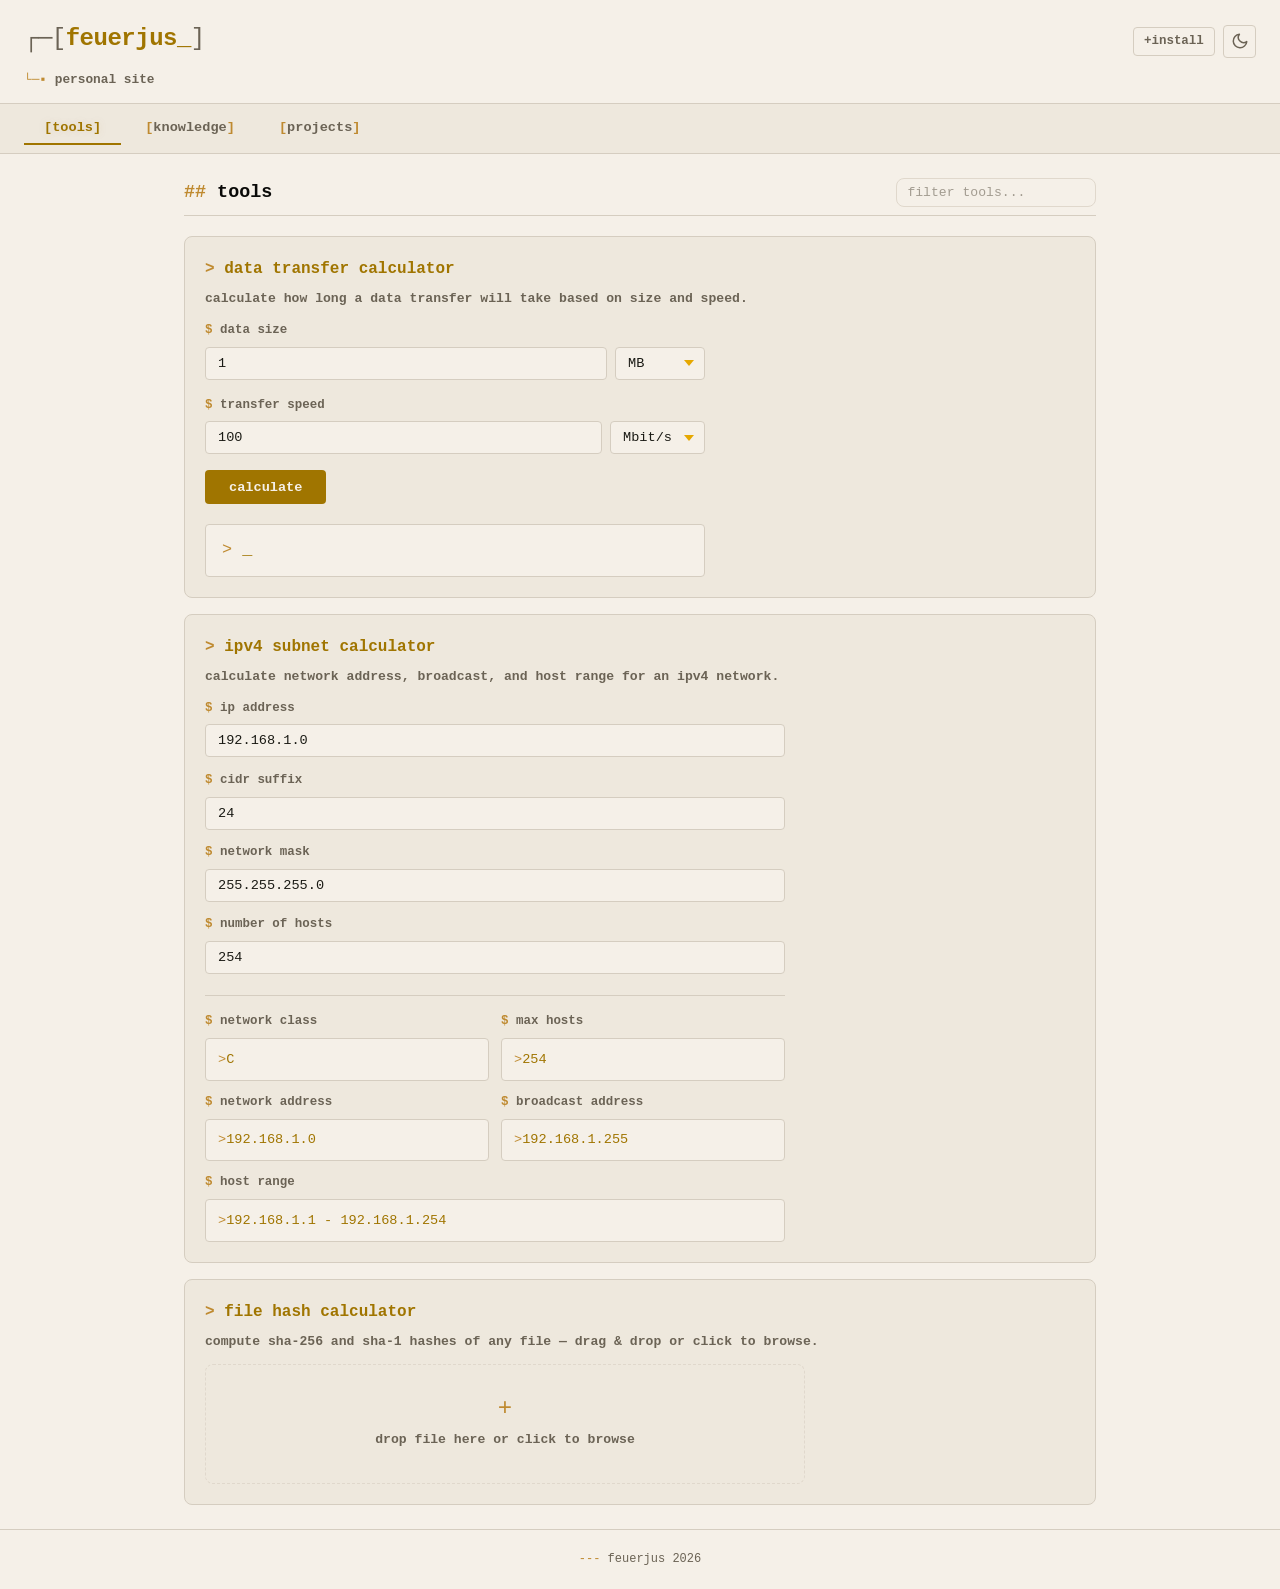
==== commit 18e942f7: "move install button next to theme toggle" ====
--- a/index.html
+++ b/index.html
@@ -16,8 +16,9 @@
       <h1 class="site-title">feuerjus<span class="cursor">_</span></h1>
       <p class="site-sub">personal site</p>
     </div>
-    <button id="install-btn" class="install-btn" aria-label="Install app">+install</button>
-    <button id="theme-toggle" class="theme-toggle" aria-label="Toggle theme">
+    <div class="header-right">
+      <button id="install-btn" class="install-btn" aria-label="Install app">+install</button>
+      <button id="theme-toggle" class="theme-toggle" aria-label="Toggle theme">
       <svg class="icon-sun" viewBox="0 0 24 24" width="18" height="18" fill="none" stroke="currentColor" stroke-width="2" stroke-linecap="round" stroke-linejoin="round">
         <circle cx="12" cy="12" r="5"/>
         <line x1="12" y1="1" x2="12" y2="3"/>
@@ -33,6 +34,7 @@
         <path d="M21 12.79A9 9 0 1 1 11.21 3 7 7 0 0 0 21 12.79z"/>
       </svg>
     </button>
+    </div>
   </header>
 
   <nav class="tab-nav">
--- a/style.css
+++ b/style.css
@@ -90,6 +90,14 @@
   gap: 0.75rem;
 }
 
+.header-right {
+  display: flex;
+  align-items: center;
+  gap: 0.5rem;
+  flex-shrink: 0;
+  margin-top: 0.15rem;
+}
+
 .site-title {
   font-family: var(--font-display);
   font-size: 1.5rem;
